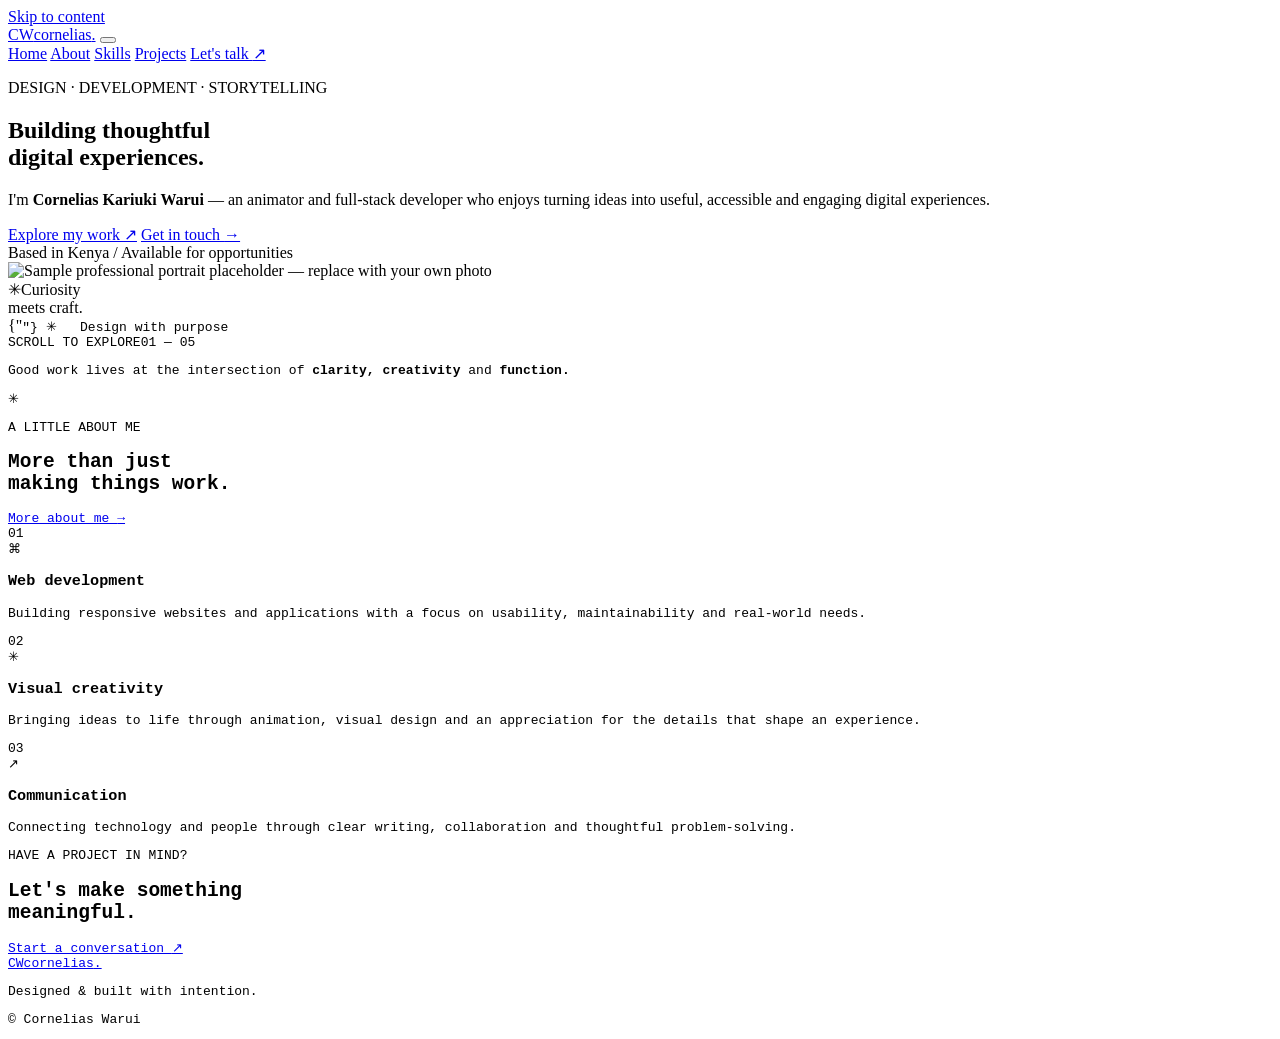
==== index.html @ 5c540de3 "Add files via upload" ====
<!DOCTYPE html>
<html lang="en">
<head>
  <meta charset="UTF-8">
  <meta name="viewport" content="width=device-width, initial-scale=1.0">
  <meta name="description" content="Portfolio of Cornelias Kariuki Warui — animator, web designer and full-stack developer.">
  <meta name="theme-color" content="#101d35">
  <title>Cornelias Warui | Portfolio</title>
  <link rel="preconnect" href="https://fonts.googleapis.com">
  <link rel="preconnect" href="https://fonts.gstatic.com" crossorigin>
  <link href="https://fonts.googleapis.com/css2?family=DM+Sans:wght@400;500;600;700&family=Space+Grotesk:wght@500;600;700&display=swap" rel="stylesheet">
  <link rel="stylesheet" href="css/style.css">
  <script src="js/script.js" defer></script>
</head>
<body>
  <a class="skip-link" href="#main">Skip to content</a>
  <header class="site-header">
    <div class="container nav-wrap">
      <a class="brand" href="index.html" aria-label="Cornelias Warui home"><span class="brand-mark">CW</span><span>cornelias<span class="brand-dot">.</span></span></a>
      <button class="menu-toggle" type="button" aria-label="Open navigation" aria-expanded="false" aria-controls="primary-nav"><span></span><span></span><span></span></button>
      <nav class="nav" id="primary-nav" aria-label="Main navigation">
        <a class="active" href="index.html" aria-current="page">Home</a>
        <a href="about.html">About</a>
        <a href="skills.html">Skills</a>
        <a href="projects.html">Projects</a>
        <a class="nav-contact" href="contact.html">Let's talk <span aria-hidden="true">↗</span></a>
      </nav>
    </div>
  </header>

  <main id="main">
    <section class="hero section">
      <div class="container hero-grid">
        <div class="hero-copy">
          <p class="eyebrow"><span class="eyebrow-line"></span> DESIGN · DEVELOPMENT · STORYTELLING</p>
          <h1>Building thoughtful<br><span class="accent-text">digital experiences.</span></h1>
          <p class="hero-intro">I'm <strong>Cornelias Kariuki Warui</strong> — an animator and full-stack developer who enjoys turning ideas into useful, accessible and engaging digital experiences.</p>
          <div class="hero-actions">
            <a class="button button-primary" href="projects.html">Explore my work <span aria-hidden="true">↗</span></a>
            <a class="text-link" href="contact.html">Get in touch <span aria-hidden="true">→</span></a>
          </div>
          <div class="hero-meta"><span class="status-dot"></span> Based in Kenya <span class="meta-divider">/</span> Available for opportunities</div>
        </div>
        <div class="hero-visual">
          <div class="visual-orbit orbit-one"></div><div class="visual-orbit orbit-two"></div>
          <div class="portrait-card">
            <!-- Replace this placeholder image with your own professional photo when editing. -->
            <img class="portrait-placeholder" src="assets/profile-placeholder.png" alt="Sample professional portrait placeholder — replace with your own photo">
            <div class="portrait-note"><span class="note-icon">✳</span><span>Curiosity<br>meets craft.</span></div>
          </div>
          <span class="floating-tag tag-code">{"<code />"}</span>
          <span class="floating-tag tag-design">✳ &nbsp; Design with purpose</span>
        </div>
      </div>
      <div class="container hero-bottom"><span>SCROLL TO EXPLORE</span><span class="scroll-line"></span><span>01 — 05</span></div>
    </section>

    <section class="intro-strip">
      <div class="container strip-inner"><p>Good work lives at the intersection of <strong>clarity, creativity</strong> and <strong>function.</strong></p><span>✳</span></div>
    </section>

    <section class="section section-pad">
      <div class="container">
        <div class="section-heading">
          <div><p class="eyebrow">A LITTLE ABOUT ME</p><h2>More than just<br><span class="accent-text">making things work.</span></h2></div>
          <a class="text-link" href="about.html">More about me <span aria-hidden="true">→</span></a>
        </div>
        <div class="feature-grid">
          <article class="feature-card"><span class="feature-number">01</span><div class="feature-icon">⌘</div><h3>Web development</h3><p>Building responsive websites and applications with a focus on usability, maintainability and real-world needs.</p></article>
          <article class="feature-card"><span class="feature-number">02</span><div class="feature-icon">✳</div><h3>Visual creativity</h3><p>Bringing ideas to life through animation, visual design and an appreciation for the details that shape an experience.</p></article>
          <article class="feature-card"><span class="feature-number">03</span><div class="feature-icon">↗</div><h3>Communication</h3><p>Connecting technology and people through clear writing, collaboration and thoughtful problem-solving.</p></article>
        </div>
      </div>
    </section>

    <section class="cta-band"><div class="container cta-inner"><div><p class="eyebrow">HAVE A PROJECT IN MIND?</p><h2>Let's make something<br>meaningful.</h2></div><a class="button button-light" href="contact.html">Start a conversation <span aria-hidden="true">↗</span></a></div></section>
  </main>

  <footer class="site-footer"><div class="container footer-inner"><a class="brand footer-brand" href="index.html"><span class="brand-mark">CW</span><span>cornelias<span class="brand-dot">.</span></span></a><p>Designed & built with intention.</p><p>© <span data-year></span> Cornelias Warui</p></div></footer>
</body>
</html>
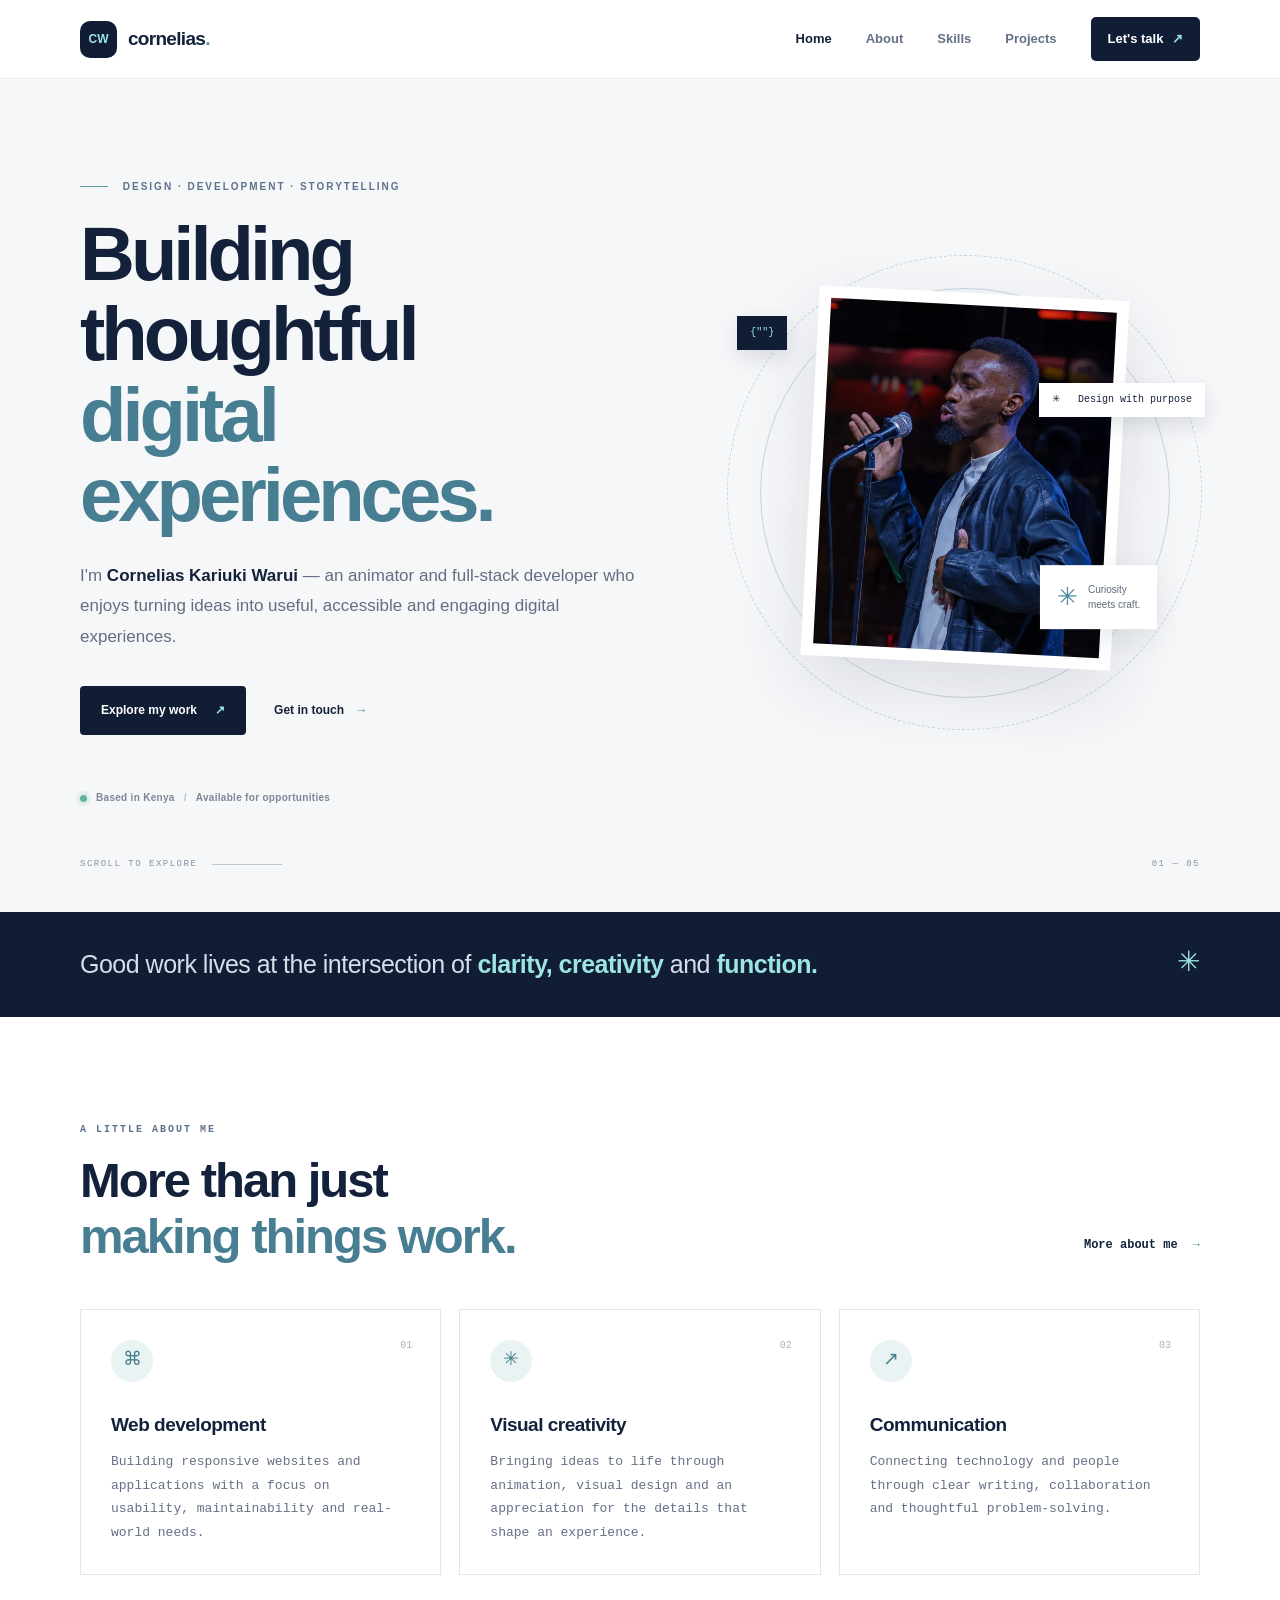
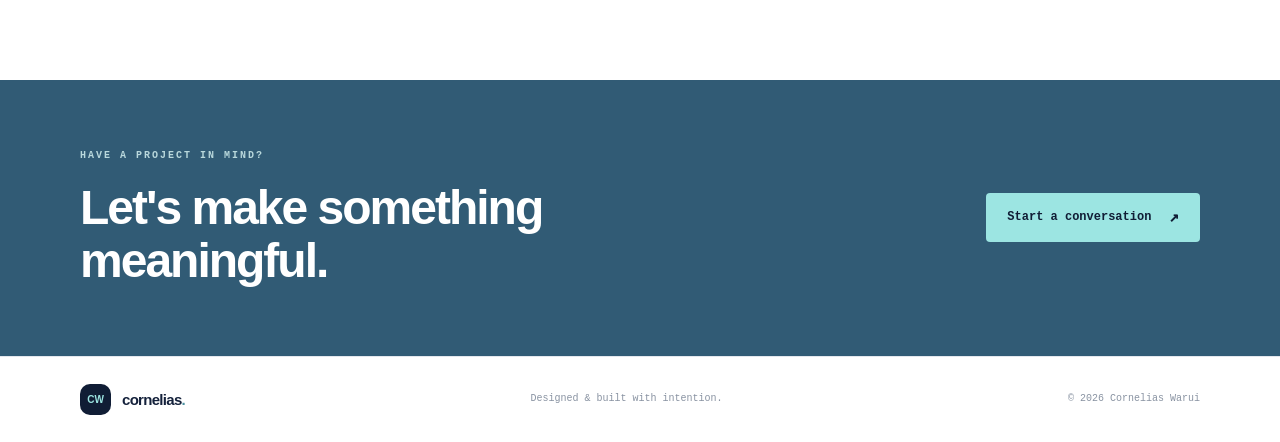
==== commit 5a507939: "Update profile image placeholder from PNG to JPG" ====
--- a/index.html
+++ b/index.html
@@ -44,8 +44,7 @@
         <div class="hero-visual">
           <div class="visual-orbit orbit-one"></div><div class="visual-orbit orbit-two"></div>
           <div class="portrait-card">
-            <!-- Replace this placeholder image with your own professional photo when editing. -->
-            <img class="portrait-placeholder" src="assets/profile-placeholder.png" alt="Sample professional portrait placeholder — replace with your own photo">
+            <img class="portrait-placeholder" src="assets/profile-placeholder.jpg" alt="Sample professional portrait placeholder — replace with your own photo">
             <div class="portrait-note"><span class="note-icon">✳</span><span>Curiosity<br>meets craft.</span></div>
           </div>
           <span class="floating-tag tag-code">{"<code />"}</span>
--- a/css/style.css
+++ b/css/style.css
@@ -0,0 +1,246 @@
+/* ---------------------------------
+   Cornelias Warui — personal portfolio
+   --------------------------------- */
+:root {
+  --ink: #14213b;
+  --muted: #657087;
+  --navy: #101d35;
+  --blue: #315c9b;
+  --cyan: #9ce5e2;
+  --paper: #f6f7f9;
+  --white: #fff;
+  --line: #e3e7ed;
+  --font-body: "DM Sans", sans-serif;
+  --font-display: "Space Grotesk", sans-serif;
+  --container: 1120px;
+}
+* { box-sizing: border-box; }
+html { scroll-behavior: smooth; }
+body { margin: 0; color: var(--ink); background: var(--white); font-family: var(--font-body); line-height: 1.65; -webkit-font-smoothing: antialiased; }
+a { color: inherit; text-decoration: none; }
+button, input, textarea { font: inherit; }
+button, a { -webkit-tap-highlight-color: transparent; }
+.container { width: min(var(--container), calc(100% - 48px)); margin-inline: auto; }
+.skip-link { position: absolute; top: -60px; left: 16px; z-index: 1000; padding: 10px 14px; background: var(--cyan); color: var(--navy); }
+.skip-link:focus { top: 12px; }
+.site-header { position: sticky; top: 0; z-index: 100; background: rgba(255,255,255,.94); border-bottom: 1px solid rgba(20,33,59,.08); backdrop-filter: blur(14px); }
+.nav-wrap { min-height: 78px; display: flex; align-items: center; justify-content: space-between; gap: 28px; }
+.brand { display: inline-flex; align-items: center; gap: 11px; font: 700 19px var(--font-display); letter-spacing: -.7px; }
+.brand-mark { width: 37px; height: 37px; display: grid; place-items: center; border-radius: 10px; background: var(--navy); color: var(--cyan); font: 700 12px var(--font-display); letter-spacing: 0; }
+.brand-dot { color: #4c91a0; }
+.nav { display: flex; align-items: center; gap: 34px; }
+.nav a { color: #657087; font-size: 13px; font-weight: 600; transition: color .2s ease; }
+.nav a:hover, .nav a.active { color: var(--ink); }
+.nav .nav-contact { padding: 11px 17px; border-radius: 5px; background: var(--navy); color: white; }
+.nav-contact span { color: var(--cyan); margin-left: 5px; }
+.menu-toggle { display: none; border: 0; background: transparent; padding: 8px; cursor: pointer; }
+.menu-toggle span { display: block; width: 23px; height: 2px; margin: 5px; background: var(--ink); }
+.hero { position: relative; overflow: hidden; padding: 100px 0 40px; background: var(--paper); }
+.hero-grid { min-height: 510px; display: grid; grid-template-columns: 1.12fr .88fr; align-items: center; gap: 50px; }
+.eyebrow { margin: 0 0 18px; color: #5d718c; font-size: 10px; font-weight: 700; letter-spacing: 2px; }
+.eyebrow-line { display: inline-block; width: 28px; height: 1px; margin: 0 10px 3px 0; background: #5d9eaa; }
+h1, h2, h3, p { margin-top: 0; }
+h1, h2, h3 { font-family: var(--font-display); }
+.hero h1, .page-hero h1 { margin-bottom: 25px; font-size: clamp(44px, 6vw, 76px); line-height: 1.06; letter-spacing: -4px; }
+.accent-text { color: #477e91; }
+.hero-intro { max-width: 560px; color: #626e82; font-size: 17px; line-height: 1.8; }
+.hero-intro strong { color: var(--ink); }
+.hero-actions { display: flex; align-items: center; gap: 28px; margin-top: 34px; }
+.button { display: inline-flex; min-height: 49px; align-items: center; justify-content: center; gap: 18px; padding: 0 21px; border: 0; border-radius: 4px; font-size: 12px; font-weight: 700; cursor: pointer; transition: transform .2s, background .2s; }
+.button:hover { transform: translateY(-2px); }
+.button-primary { background: var(--navy); color: white; }
+.button-primary span { color: var(--cyan); }
+.button-light { background: var(--cyan); color: var(--navy); }
+.button-light span { font-size: 16px; }
+.text-link { color: var(--ink); font-size: 12px; font-weight: 700; }
+.text-link span { margin-left: 8px; color: #528a9b; }
+.hero-meta { display: flex; align-items: center; gap: 9px; margin-top: 55px; color: #7c8798; font-size: 10px; font-weight: 600; letter-spacing: .3px; }
+.status-dot { width: 7px; height: 7px; border-radius: 50%; background: #62b39b; box-shadow: 0 0 0 4px #62b39b20; }
+.meta-divider { color: #b6bdc7; }
+.hero-visual { position: relative; min-height: 430px; display: grid; place-items: center; }
+.portrait-card { position: relative; z-index: 2; width: min(310px, 76%); height: 370px; padding: 12px; background: white; box-shadow: 0 25px 70px #182b4820; transform: rotate(3deg); }
+.portrait-placeholder { position: relative; display: block; width: 100%; height: 100%; object-fit: cover; object-position: center 35%; background: #dce5eb; }
+.visual-orbit { position: absolute; border: 1px solid #c7d5dd; border-radius: 50%; }
+.orbit-one { width: 410px; height: 410px; }
+.orbit-two { width: 475px; height: 475px; border-style: dashed; }
+.portrait-note { position: absolute; right: -43px; bottom: 42px; display: flex; align-items: center; gap: 10px; padding: 13px 17px; background: white; box-shadow: 0 10px 30px #172a4518; color: #5e6a7d; font-size: 10px; line-height: 1.5; transform: rotate(-3deg); }
+.note-icon { color: #4d8b99; font-size: 25px; }
+.floating-tag { position: absolute; z-index: 3; padding: 9px 13px; background: var(--navy); color: white; font-size: 10px; box-shadow: 0 8px 20px #172a4520; }
+.tag-code { top: 38px; left: 8px; color: var(--cyan); font-family: monospace; }
+.tag-design { top: 105px; right: -5px; background: white; color: var(--ink); }
+.hero-bottom { display: flex; align-items: center; gap: 15px; color: #8792a2; font-size: 9px; letter-spacing: 1.5px; }
+.scroll-line { width: 70px; height: 1px; background: #bdc7d2; }
+.hero-bottom span:last-child { margin-left: auto; }
+.intro-strip { background: var(--navy); color: white; }
+.strip-inner { min-height: 105px; display: flex; align-items: center; justify-content: space-between; }
+.strip-inner p { margin: 0; color: #d5deea; font: 500 clamp(17px, 2.3vw, 25px) var(--font-display); letter-spacing: -.5px; }
+.strip-inner strong { color: var(--cyan); }
+.strip-inner > span { color: var(--cyan); font-size: 28px; }
+.section-pad { padding: 105px 0; }
+.section-heading { display: flex; align-items: end; justify-content: space-between; gap: 30px; margin-bottom: 45px; }
+.section-heading h2, .about-copy h2, .contact-details h2 { margin: 0; font-size: clamp(34px, 4vw, 49px); line-height: 1.13; letter-spacing: -2px; }
+.section-heading .eyebrow { margin-bottom: 15px; }
+.section-heading > .text-link { margin-bottom: 8px; }
+.feature-grid { display: grid; grid-template-columns: repeat(3, 1fr); gap: 18px; }
+.feature-card { position: relative; min-height: 245px; padding: 30px; border: 1px solid var(--line); background: white; }
+.feature-number { position: absolute; top: 28px; right: 28px; color: #aab3c0; font-size: 10px; }
+.feature-icon { width: 42px; height: 42px; display: grid; place-items: center; margin-bottom: 27px; border-radius: 50%; background: #eaf3f4; color: #477e91; font-size: 19px; }
+.feature-card h3 { margin-bottom: 10px; font-size: 19px; letter-spacing: -.5px; }
+.feature-card p { margin: 0; color: var(--muted); font-size: 13px; line-height: 1.8; }
+.cta-band { padding: 68px 0; background: #315b75; color: white; }
+.cta-inner { display: flex; align-items: center; justify-content: space-between; gap: 30px; }
+.cta-inner .eyebrow { color: #b9d8dc; }
+.cta-inner h2 { margin: 0; font-size: clamp(34px, 4vw, 48px); line-height: 1.1; letter-spacing: -2px; }
+.site-footer { padding: 27px 0; border-top: 1px solid var(--line); }
+.footer-inner { display: flex; align-items: center; justify-content: space-between; gap: 20px; }
+.footer-brand { font-size: 15px; }
+.footer-brand .brand-mark { width: 31px; height: 31px; font-size: 10px; }
+.footer-inner p { margin: 0; color: #8993a2; font-size: 10px; }
+.page-hero { padding: 95px 0 82px; background: var(--paper); }
+.page-hero h1 { margin-bottom: 18px; font-size: clamp(44px, 6vw, 68px); }
+.page-lead { max-width: 570px; margin: 0; color: var(--muted); font-size: 16px; }
+.about-grid { display: grid; grid-template-columns: .7fr 1.3fr; gap: 90px; }
+.about-aside { padding-top: 8px; }
+.about-monogram { position: relative; width: 170px; height: 170px; display: grid; place-items: center; margin-bottom: 35px; background: #eaf1f3; color: #315c75; font: 700 54px var(--font-display); letter-spacing: -5px; }
+.about-monogram span { position: absolute; right: 16px; top: 12px; color: #7caeb0; font-size: 23px; }
+.aside-quote { max-width: 230px; color: #59677b; font: 600 19px/1.5 var(--font-display); letter-spacing: -.4px; }
+.about-copy > p:not(.eyebrow) { margin: 27px 0 0; color: #626e82; font-size: 14px; line-height: 1.95; }
+.about-copy h2 { margin-bottom: 26px; }
+.about-facts { display: grid; grid-template-columns: 1fr 1fr; gap: 25px; margin-top: 40px; padding-top: 27px; border-top: 1px solid var(--line); }
+.about-facts > div { display: flex; flex-direction: column; gap: 5px; }
+.fact-label { color: #8490a0; font-size: 9px; font-weight: 700; letter-spacing: 1.5px; }
+.about-facts strong { font: 600 13px var(--font-display); }
+.about-facts div > span:last-child { color: #818b9a; font-size: 11px; }
+.quote-section { padding: 72px 0; background: var(--paper); text-align: center; }
+.quote-mark { color: #5d9eaa; font: 700 70px var(--font-display); line-height: .8; }
+.quote-section blockquote { max-width: 700px; margin: 15px auto 18px; font: 600 clamp(25px, 4vw, 39px)/1.3 var(--font-display); letter-spacing: -1.3px; }
+.quote-section p { margin: 0; color: #8792a2; font-size: 9px; letter-spacing: 2px; }
+.compact-heading { align-items: end; }
+.heading-note { max-width: 310px; margin: 0 0 6px; color: var(--muted); font-size: 12px; }
+.skills-grid { display: grid; grid-template-columns: repeat(2, 1fr); gap: 18px; }
+.skill-panel { padding: 29px; border: 1px solid var(--line); }
+.skill-panel-head { display: flex; align-items: center; gap: 13px; margin-bottom: 25px; }
+.skill-panel-head h3 { margin: 0; font-size: 18px; }
+.skill-symbol { width: 39px; height: 39px; display: grid; place-items: center; border-radius: 50%; background: #eaf3f4; color: #477e91; font: 700 14px var(--font-display); }
+.skill-list { display: grid; gap: 18px; }
+.skill-item > div:first-child { display: flex; justify-content: space-between; gap: 10px; margin-bottom: 8px; font-size: 12px; font-weight: 600; }
+.skill-item small { color: #8993a2; font-size: 10px; font-weight: 500; }
+.skill-track { height: 5px; overflow: hidden; border-radius: 8px; background: #edf0f3; }
+.skill-track span { display: block; width: var(--level); height: 100%; border-radius: inherit; background: linear-gradient(90deg, #315c75, #81b8b6); }
+.tag-cloud { display: flex; flex-wrap: wrap; gap: 9px; }
+.tag-cloud span, .project-tags span { padding: 8px 11px; border: 1px solid #e1e7ec; border-radius: 3px; color: #647186; font-size: 10px; }
+.skills-disclaimer { margin: 22px 0 0; color: #929baa; font-size: 10px; }
+.project-list { display: grid; gap: 36px; }
+.project-card { display: grid; grid-template-columns: 1fr 1fr; gap: 55px; align-items: center; padding-bottom: 36px; border-bottom: 1px solid var(--line); }
+.project-art { position: relative; min-height: 290px; display: grid; place-items: center; overflow: hidden; }
+.art-immigration { background: #e9eff4; }
+.art-maisha { background: #e7f0ec; }
+.art-tecno { background: #f0ece7; }
+.art-fireball { background: #e9ebf1; }
+.art-label { position: absolute; top: 18px; left: 20px; z-index: 2; color: #6f7e90; font-size: 8px; font-weight: 700; letter-spacing: 1.5px; }
+.project-index { position: absolute; right: 18px; bottom: 10px; color: #8b99a9; font: 600 13px var(--font-display); }
+.mock-browser { width: 72%; min-height: 190px; background: white; box-shadow: 0 18px 35px #243b551c; }
+.browser-bar { height: 22px; display: flex; align-items: center; gap: 4px; padding: 0 9px; border-bottom: 1px solid #edf0f3; }
+.browser-bar i { width: 5px; height: 5px; border-radius: 50%; background: #c5cdd5; }
+.mock-content { padding: 22px; }
+.mock-kicker { display: block; color: #7a8997; font-size: 7px; letter-spacing: 1px; }
+.mock-content b { display: block; margin-top: 10px; color: #183d5b; font: 600 24px/1.15 var(--font-display); }
+.mock-button { width: 68px; height: 15px; margin-top: 15px; background: #386f8c; }
+.maisha-mark { color: #286b5c; font: 700 95px/.9 var(--font-display); letter-spacing: -10px; }
+.maisha-mark span { color: #d08d4d; }
+.maisha-lines { position: absolute; right: 20%; bottom: 24%; display: flex; gap: 7px; }
+.maisha-lines i { width: 33px; height: 4px; background: #a7c6b6; }
+.tecno-word { position: relative; z-index: 1; color: #253d61; font: 700 53px var(--font-display); letter-spacing: -4px; }
+.tecno-word span { display: block; color: #65758b; font: 600 11px var(--font-body); letter-spacing: 5px; text-align: right; text-transform: uppercase; }
+.tecno-orb { position: absolute; width: 190px; height: 190px; border: 1px solid #d0bba7; border-radius: 50%; }
+.dashboard { width: 72%; height: 180px; display: flex; padding: 12px; background: white; box-shadow: 0 18px 35px #243b551c; }
+.dash-side { width: 23%; background: #263650; }
+.dash-main { flex: 1; padding: 12px; }
+.dash-main i { display: inline-block; width: 26%; height: 28px; margin-right: 5px; background: #e7edf1; }
+.dash-chart { height: 65px; margin-top: 10px; background: linear-gradient(160deg, transparent 40%, #9fc4c6 41%, #9fc4c6 43%, transparent 44%), #f2f5f7; }
+.project-info .eyebrow { margin-bottom: 10px; }
+.project-info h2 { margin-bottom: 13px; font-size: 28px; letter-spacing: -1px; }
+.project-info > p:not(.eyebrow):not(.project-note) { color: var(--muted); font-size: 13px; line-height: 1.85; }
+.project-tags { display: flex; flex-wrap: wrap; gap: 7px; margin-top: 18px; }
+.project-note { margin: 14px 0 0; color: #929baa; font-size: 10px; font-style: italic; }
+.project-footnote { padding: 19px 22px; background: var(--paper); color: #6f7b8d; font-size: 11px; }
+.project-footnote strong { color: var(--ink); }
+.contact-grid { display: grid; grid-template-columns: .85fr 1.15fr; gap: 90px; align-items: start; }
+.contact-details h2 { margin-bottom: 22px; }
+.contact-details > p:not(.eyebrow):not(.contact-small) { max-width: 350px; color: var(--muted); font-size: 13px; line-height: 1.8; }
+.contact-detail { display: flex; align-items: center; gap: 15px; margin-top: 27px; }
+.detail-icon { width: 40px; height: 40px; display: grid; place-items: center; background: #eaf3f4; color: #477e91; font-size: 17px; }
+.contact-detail div { display: flex; flex-direction: column; gap: 3px; }
+.contact-detail small { color: #929baa; font-size: 8px; font-weight: 700; letter-spacing: 1.4px; }
+.contact-detail a, .contact-detail strong { font-size: 12px; font-weight: 600; }
+.contact-small { margin-top: 28px; color: #a0a8b3; font-size: 10px; line-height: 1.6; }
+.contact-form { padding: 32px; border: 1px solid var(--line); box-shadow: 0 15px 40px #14213b08; }
+.form-heading { display: flex; align-items: center; justify-content: space-between; margin-bottom: 27px; color: #78869a; font-size: 9px; font-weight: 700; letter-spacing: 1.5px; }
+.form-star { color: #5d9eaa; font-size: 23px; }
+.form-row { display: grid; gap: 8px; margin-bottom: 19px; }
+.form-row label { font-size: 11px; font-weight: 700; }
+.form-row input, .form-row textarea { width: 100%; padding: 13px 14px; border: 1px solid #e0e5eb; border-radius: 2px; outline: none; background: #fbfcfd; color: var(--ink); font-size: 12px; transition: border .2s, box-shadow .2s; }
+.form-row textarea { resize: vertical; min-height: 120px; }
+.form-row input:focus, .form-row textarea:focus { border-color: #6b9ba5; box-shadow: 0 0 0 3px #6b9ba51c; }
+.form-row input::placeholder, .form-row textarea::placeholder { color: #aab2bd; }
+.form-submit { width: 100%; }
+.form-status { margin: 14px 0 0; color: #929baa; font-size: 10px; line-height: 1.6; }
+@media (max-width: 800px) {
+  .container { width: min(100% - 36px, var(--container)); }
+  .nav-wrap { min-height: 70px; }
+  .menu-toggle { display: block; }
+  .nav { position: absolute; top: 69px; left: 0; right: 0; display: none; flex-direction: column; align-items: stretch; gap: 0; padding: 10px 24px 20px; border-bottom: 1px solid var(--line); background: white; }
+  .nav.is-open { display: flex; }
+  .nav a { padding: 13px 5px; }
+  .nav .nav-contact { margin-top: 8px; text-align: center; }
+  .hero { padding-top: 65px; }
+  .hero-grid { grid-template-columns: 1fr; gap: 25px; }
+  .hero-visual { min-height: 400px; }
+  .hero-copy { max-width: 650px; }
+  .hero-meta { margin-top: 35px; }
+  .feature-grid { grid-template-columns: 1fr 1fr; }
+  .feature-card:last-child { grid-column: span 2; }
+  .about-grid, .contact-grid { grid-template-columns: 1fr; gap: 45px; }
+  .about-aside { display: grid; grid-template-columns: 130px 1fr; column-gap: 25px; align-items: center; }
+  .about-monogram { grid-row: span 2; width: 130px; height: 130px; margin: 0; font-size: 44px; }
+  .about-aside .eyebrow { align-self: end; margin-bottom: 5px; }
+  .aside-quote { align-self: start; margin-bottom: 0; }
+  .project-card { gap: 28px; }
+}
+@media (max-width: 560px) {
+  .container { width: calc(100% - 34px); }
+  .hero h1, .page-hero h1 { font-size: 43px; letter-spacing: -2.5px; }
+  .hero-intro { font-size: 14px; }
+  .hero-actions { align-items: flex-start; flex-direction: column; gap: 18px; }
+  .hero-visual { min-height: 350px; }
+  .portrait-card { width: 245px; height: 300px; }
+  .orbit-one { width: 310px; height: 310px; }
+  .orbit-two { width: 350px; height: 350px; }
+  .tag-code { left: -2px; top: 22px; }
+  .tag-design { right: -4px; top: 75px; }
+  .portrait-note { right: -5px; bottom: 20px; }
+  .hero-bottom { margin-top: 15px; }
+  .strip-inner { min-height: 90px; }
+  .section-pad { padding: 72px 0; }
+  .section-heading { align-items: flex-start; flex-direction: column; gap: 18px; margin-bottom: 30px; }
+  .section-heading h2, .about-copy h2, .contact-details h2 { font-size: 36px; }
+  .feature-grid, .skills-grid { grid-template-columns: 1fr; }
+  .feature-card:last-child { grid-column: auto; }
+  .feature-card { min-height: 210px; }
+  .cta-inner { align-items: flex-start; flex-direction: column; }
+  .footer-inner { align-items: flex-start; flex-direction: column; gap: 12px; }
+  .page-hero { padding: 70px 0 60px; }
+  .page-lead { font-size: 14px; }
+  .about-aside { grid-template-columns: 95px 1fr; column-gap: 17px; }
+  .about-monogram { width: 95px; height: 105px; font-size: 34px; }
+  .aside-quote { font-size: 15px; }
+  .about-facts { grid-template-columns: 1fr; }
+  .project-card { grid-template-columns: 1fr; gap: 22px; }
+  .project-art { min-height: 240px; }
+  .project-info h2 { font-size: 25px; }
+  .contact-form { padding: 22px 18px; }
+}
+@media (prefers-reduced-motion: reduce) {
+  html { scroll-behavior: auto; }
+  *, *::before, *::after { transition-duration: .01ms !important; animation-duration: .01ms !important; animation-iteration-count: 1 !important; }
+}
